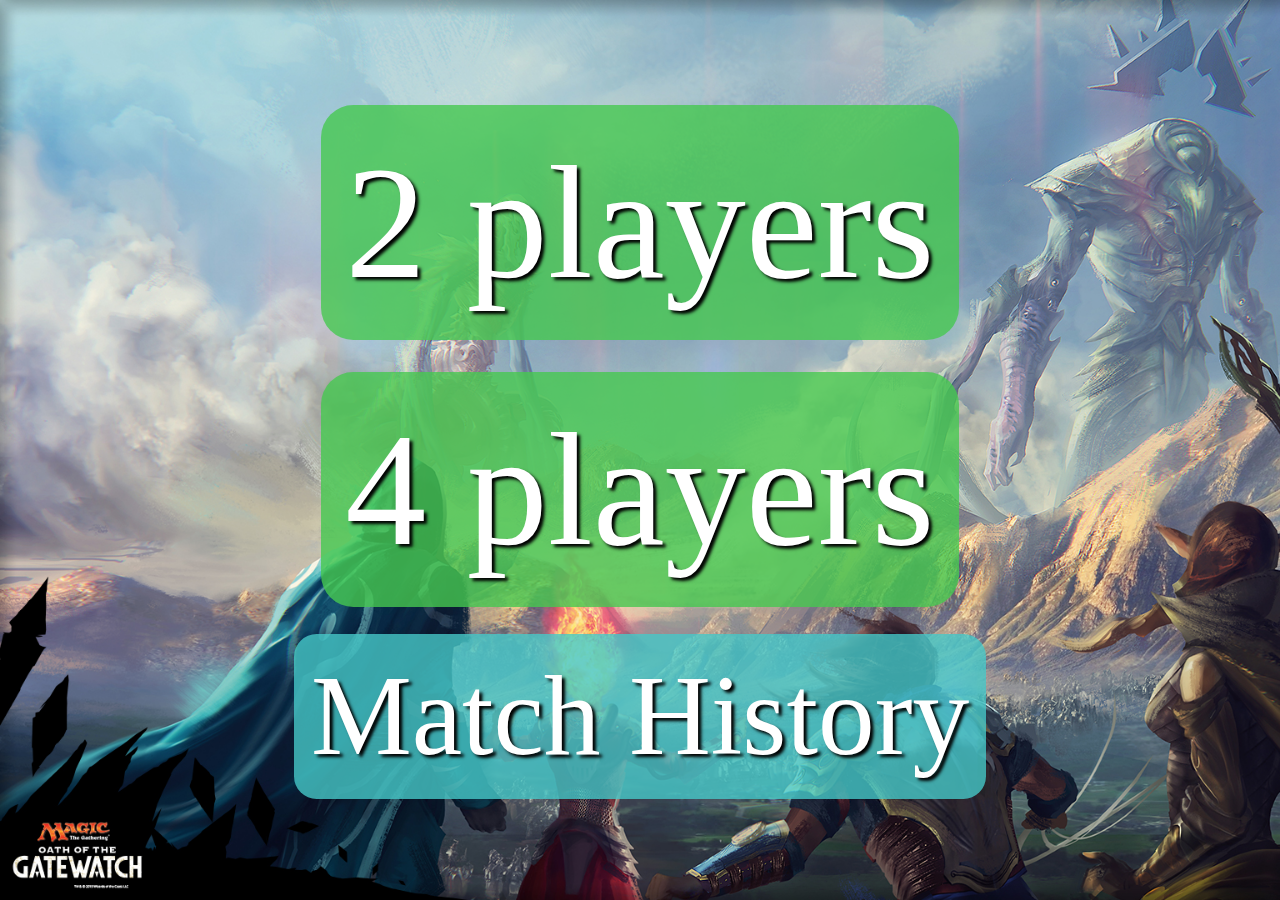
==== index.html @ 51f2c28f "Changed viewport meta back to one line. Didn't work with multiline." ====
<!DOCTYPE html>
<html>
  <head>
    <meta charset="utf-8">
    <title>MTG Stats</title>
    <meta name="viewport" content="width=device-width, initial-scale=1.0, maximum-scale=1.0, user-scalable=no">
    <link rel="shortcut icon" href="img/favicon.ico" type="image/x-icon">
    <meta name="apple-touch-fullscreen" content="yes">
    <meta name="apple-mobile-web-app-capable" content="yes">
    <meta name="apple-mobile-web-app-status-bar-style" content="black">
    <link rel="apple-touch-icon" href="img/touch-icon-180x180.png">
    <link rel="apple-touch-icon" sizes="57x57" href="img/touch-icon-57x57.png">
    <link rel="apple-touch-icon" sizes="72x72" href="img/touch-icon-72x72.png">
    <link rel="apple-touch-icon" sizes="76x76" href="img/touch-icon-76x76.png">
    <link rel="apple-touch-icon" sizes="114x114" href="img/touch-icon-114x114.png">
    <link rel="apple-touch-icon" sizes="120x120" href="img/touch-icon-120x120.png">
    <link rel="apple-touch-icon" sizes="144x144" href="img/touch-icon-144x144.png">
    <link rel="apple-touch-icon" sizes="152x152" href="img/touch-icon-152x152.png">
    <link rel="apple-touch-icon" sizes="180x180" href="img/touch-icon-167x167.png">
    <link rel="apple-touch-icon" sizes="180x180" href="img/touch-icon-180x180.png">
    <meta name="mobile-web-app-capable" content="yes">
    <link rel="manifest" href="manifest.json">

    <link rel="stylesheet" href="css/master.css">
    <link rel="stylesheet" href="css/index.css">
  </head>
  <body>
    <div class="buttons">
      <a class="button" href="2player.html">
        2 players
      </a>
      <a class="button" href="4player.html">
        4 players
      </a>
      <a class="button history" href="history.html">
        Match History
      </a>
    </div>
  </body>
</html>
---- css/master.css ----
body {
  height: 100vh;
  width: 100vw;
  margin: 0;
  font-size: 18vmin;
  background-image: url('../img/bg1.jpg');
  background-repeat: no-repeat;
  background-size: cover;
  text-shadow: 0.02em 0.02em 0.02em black;
  user-select: none;
  cursor: crosshair;
  overflow: hidden;
}
---- css/index.css ----
.buttons {
  width: 100%;
  height: 100%;
  display: flex;
  flex-direction: row;
  justify-content: center;
  align-content: center;
  align-items: center;
  flex-wrap: wrap;
}

.button {
  background-color: rgba(70, 200, 80, 0.8);
  border-radius: 0.2em;
  color: white;
  padding: 0.15em 0.15em;
  margin: 0.1em;
  text-align: center;
  text-decoration: none;
  cursor: pointer;
}

.button.history {
  background-color: rgba(70, 200, 200, 0.8);
  font-size: 0.7em;
}
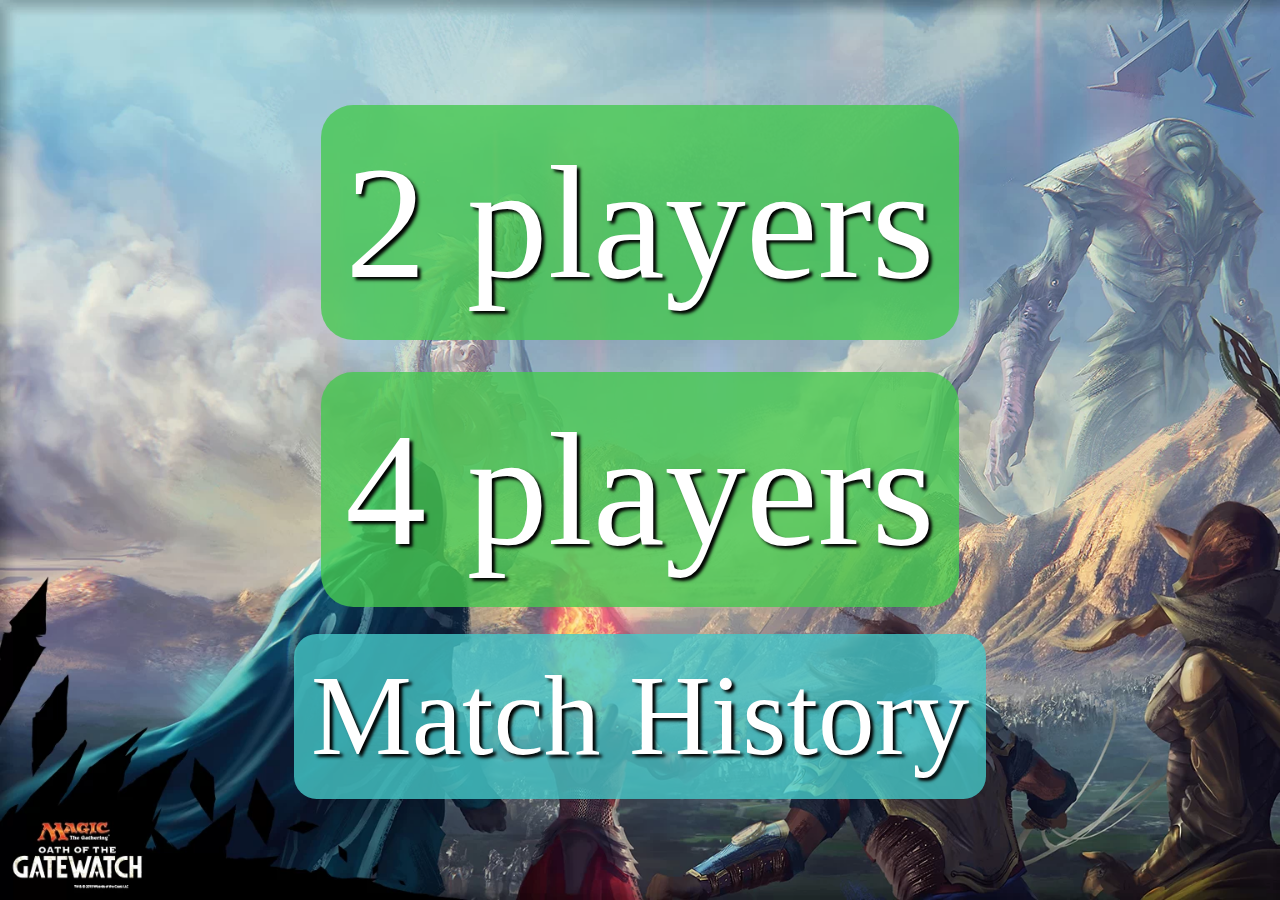
==== commit c3dded28: "First test of service worker." ====
--- a/index.html
+++ b/index.html
@@ -21,8 +21,10 @@
     <meta name="mobile-web-app-capable" content="yes">
     <link rel="manifest" href="manifest.json">
 
-    <link rel="stylesheet" href="css/master.css">
-    <link rel="stylesheet" href="css/index.css">
+    <link rel="stylesheet" media="all" href="css/master.css">
+    <link rel="stylesheet" media="all" href="css/index.css">
+
+    <script src="js/index.js" charset="utf-8"></script>
   </head>
   <body>
     <div class="buttons">
--- a/css/master.css
+++ b/css/master.css
@@ -3,7 +3,7 @@
   width: 100vw;
   margin: 0;
   font-size: 18vmin;
-  background-image: url('../img/bg1.jpg');
+  background-image: url('../img/bg1.webp');
   background-repeat: no-repeat;
   background-size: cover;
   text-shadow: 0.02em 0.02em 0.02em black;
--- a/css/index.css
+++ b/css/index.css
@@ -13,7 +13,7 @@
   background-color: rgba(70, 200, 80, 0.8);
   border-radius: 0.2em;
   color: white;
-  padding: 0.15em 0.15em;
+  padding: 0.15em;
   margin: 0.1em;
   text-align: center;
   text-decoration: none;
